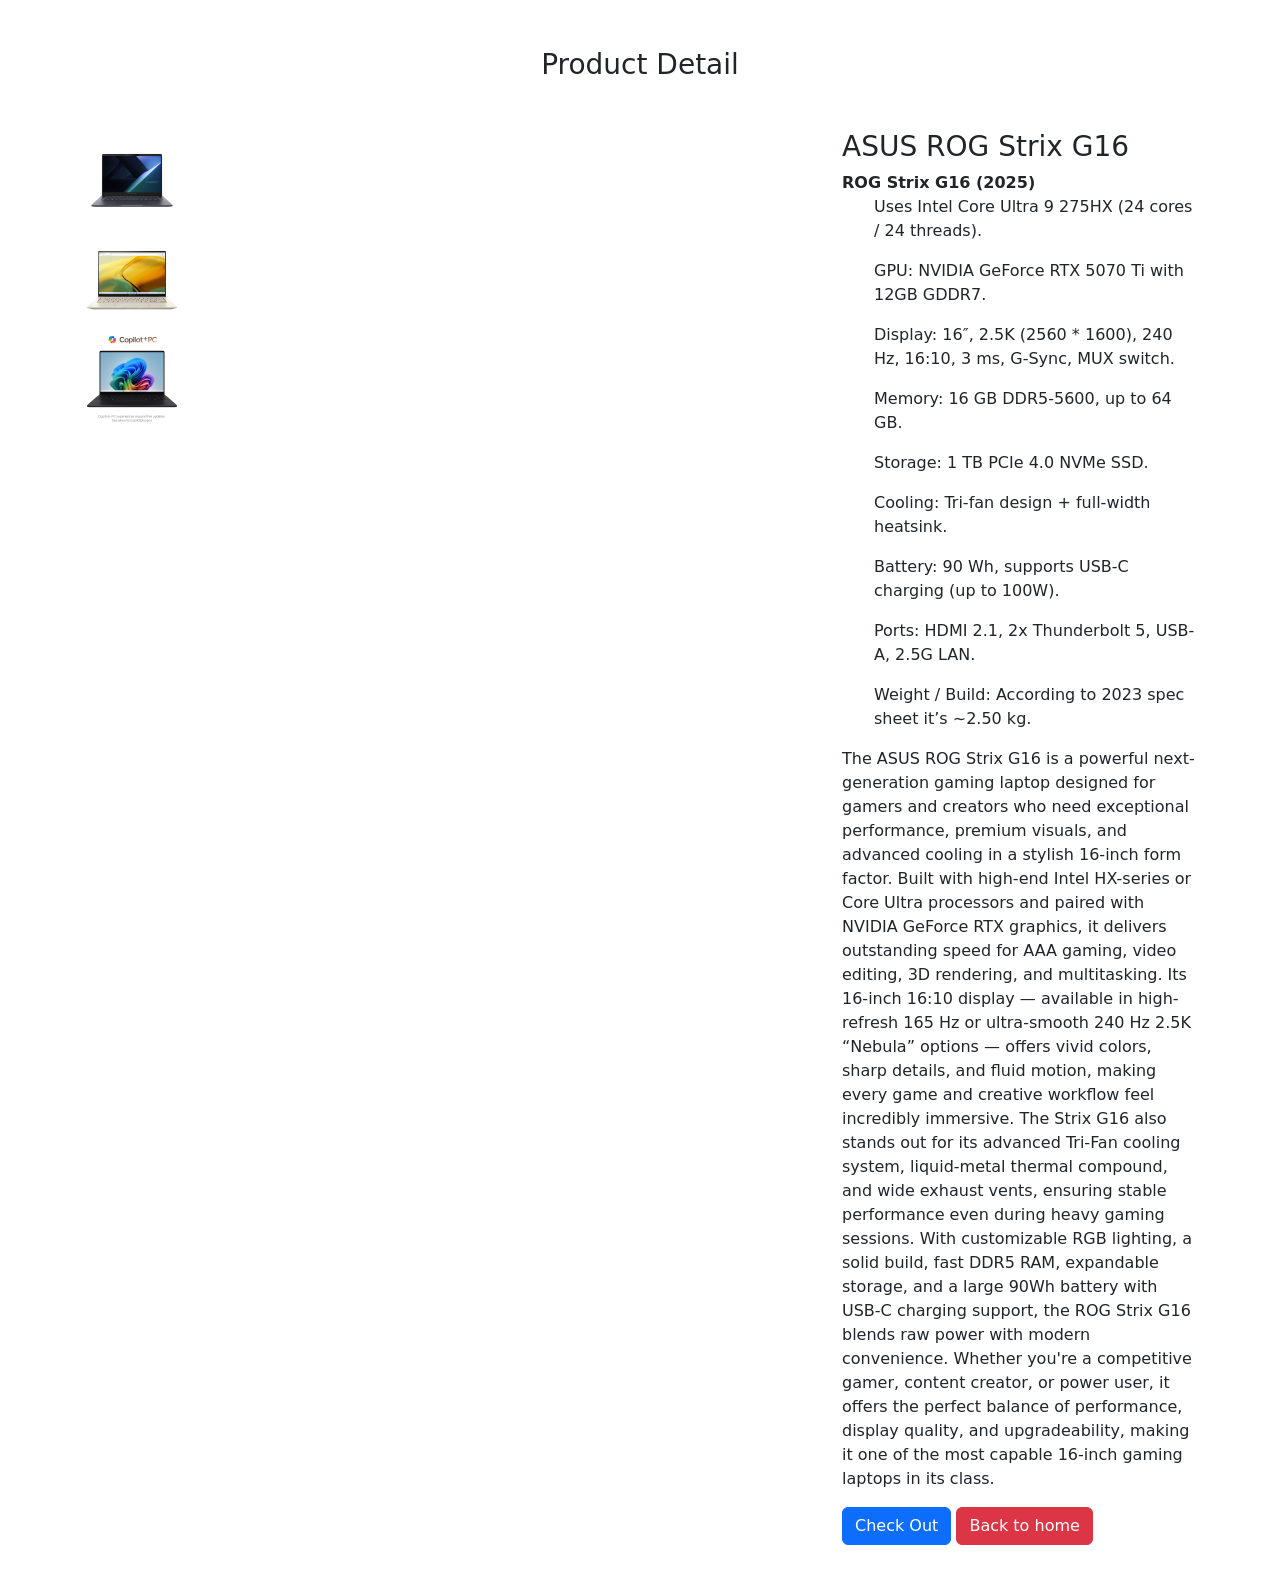
==== product-detail.html @ 0bf300f9 "add product-detail page" ====
<!DOCTYPE html>
<html lang="en">

<head>
    <meta charset="UTF-8">
    <meta name="viewport" content="width=device-width, initial-scale=1.0">
    <title>Product Detail</title>
    <link href="https://cdn.jsdelivr.net/npm/bootstrap@5.3.8/dist/css/bootstrap.min.css" rel="stylesheet"
        integrity="sha384-sRIl4kxILFvY47J16cr9ZwB07vP4J8+LH7qKQnuqkuIAvNWLzeN8tE5YBujZqJLB" crossorigin="anonymous">
    <style>
        .sticky-col {
            position: sticky;
            top: 20px;
        }

        li {
            list-style: none;
        }
    </style>

</head>

<body>
    <div class="container py-5">
        <h3 class="text-center mb-5">Product Detail</h3>
        <div class="row">
            <!-- Thumbnail Image -->
            <div class="col-12 col-md-6 col-lg-2">
                <div class="sticky-col ">
                    <img src="img/products/product1.jpg" alt="Product 1" width="100px">
                    <img src="img/products/product2.jpg" alt="Product 2" width="100px">
                    <img src="img/products/product3.jpg" alt="Product 3" width="100px">
                </div>
            </div>
            <!-- Product Details -->
            <div class="col-12 col-md-6 col-lg-6">
                <div class="sticky-col">
                    <img src="https://m.media-amazon.com/images/I/81GrCeuCzxL.jpg" alt="" width="400px"
                        class="main-img">
                </div>

            </div>
            <!-- Product Info -->
            <div class="col-12 col-md-12 col-lg-4">
                <h3>ASUS ROG Strix G16</h3>
                <strong>ROG Strix G16 (2025)</strong>
                <li>
                    <ol>Uses Intel Core Ultra 9 275HX (24 cores / 24 threads).</ol>
                    <ol>GPU: NVIDIA GeForce RTX 5070 Ti with 12GB GDDR7.</ol>
                    <ol>Display: 16″, 2.5K (2560 * 1600), 240 Hz, 16:10, 3 ms, G-Sync, MUX switch.</ol>
                    <ol>Memory: 16 GB DDR5-5600, up to 64 GB.</ol>
                    <ol>Storage: 1 TB PCIe 4.0 NVMe SSD.</ol>
                    <ol>Cooling: Tri-fan design + full-width heatsink.</ol>
                    <ol>Battery: 90 Wh, supports USB-C charging (up to 100W).</ol>
                    <ol>Ports: HDMI 2.1, 2x Thunderbolt 5, USB-A, 2.5G LAN.</ol>
                    <ol>Weight / Build: According to 2023 spec sheet it’s ~2.50 kg.</ol>
                </li>
                <p>The ASUS ROG Strix G16 is a powerful next-generation gaming laptop designed for gamers and creators
                    who need exceptional performance, premium visuals, and advanced cooling in a stylish 16-inch form
                    factor. Built with high-end Intel HX-series or Core Ultra processors and paired with NVIDIA GeForce
                    RTX graphics, it delivers outstanding speed for AAA gaming, video editing, 3D rendering, and
                    multitasking. Its 16-inch 16:10 display — available in high-refresh 165 Hz or ultra-smooth 240 Hz
                    2.5K “Nebula” options — offers vivid colors, sharp details, and fluid motion, making every game and
                    creative workflow feel incredibly immersive. The Strix G16 also stands out for its advanced Tri-Fan
                    cooling system, liquid-metal thermal compound, and wide exhaust vents, ensuring stable performance
                    even during heavy gaming sessions. With customizable RGB lighting, a solid build, fast DDR5 RAM,
                    expandable storage, and a large 90Wh battery with USB-C charging support, the ROG Strix G16 blends
                    raw power with modern convenience. Whether you're a competitive gamer, content creator, or power
                    user, it offers the perfect balance of performance, display quality, and upgradeability, making it
                    one of the most capable 16-inch gaming laptops in its class.</p>
                <button type="button" class="btn btn-primary" data-bs-toggle="modal" data-bs-target="#staticBackdrop">
                    Check Out
                </button>
                <a href="index.html">
                    <button class="btn btn-danger">Back to home</button>
                </a>
            </div>
        </div>
    </div>
    <!-- Modal -->
    <div class="modal fade" id="staticBackdrop" data-bs-backdrop="static" data-bs-keyboard="false" tabindex="-1"
        aria-labelledby="staticBackdropLabel" aria-hidden="true">
        <div class="modal-dialog modal-dialog-centered">
            <div class="modal-content">
                <div class="modal-header">
                    <h1 class="modal-title fs-5" id="staticBackdropLabel">Payment</h1>
                    <button type="button" class="btn-close" data-bs-dismiss="modal" aria-label="Close"></button>
                </div>
                <div class="modal-body">
                    <!-- email -->
                    <div class="mb-3">
                        <label for="exampleFormControlInput1" class="form-label">Email address</label>
                        <input type="email" class="form-control" id="exampleFormControlInput1"
                            placeholder="name@example.com">
                    </div>
                    <!-- Deliver-->
                    <div class="form-check">
                        <input class="form-check-input" type="radio" name="radioDefault" id="radioDefault1">
                        <label class="form-check-label" for="radioDefault1">
                            Delivery
                        </label>
                    </div>
                    <div class="form-check">
                        <input class="form-check-input" type="radio" name="radioDefault" id="radioDefault2" checked>
                        <label class="form-check-label" for="radioDefault2">
                            Pick Up
                        </label>
                    </div>
                    <!-- Select pay -->
                    <select class="form-select" aria-label="Default select example">
                        <option selected>Choose Payment</option>
                        <option value="1">KHQR</option>
                        <option value="2">ABA</option>
                        <option value="3">Delivery</option>
                    </select>
                    price: $1999
                </div>
                <div class="modal-footer">
                    <button type="button" class="btn btn-secondary" data-bs-dismiss="modal">Close</button>
                    <button type="button" class="btn btn-primary">Payment</button>
                </div>
            </div>
        </div>
    </div>
    <script src="https://cdn.jsdelivr.net/npm/bootstrap@5.3.8/dist/js/bootstrap.bundle.min.js"
        integrity="sha384-FKyoEForCGlyvwx9Hj09JcYn3nv7wiPVlz7YYwJrWVcXK/BmnVDxM+D2scQbITxI"
        crossorigin="anonymous"></script>
</body>

</html>
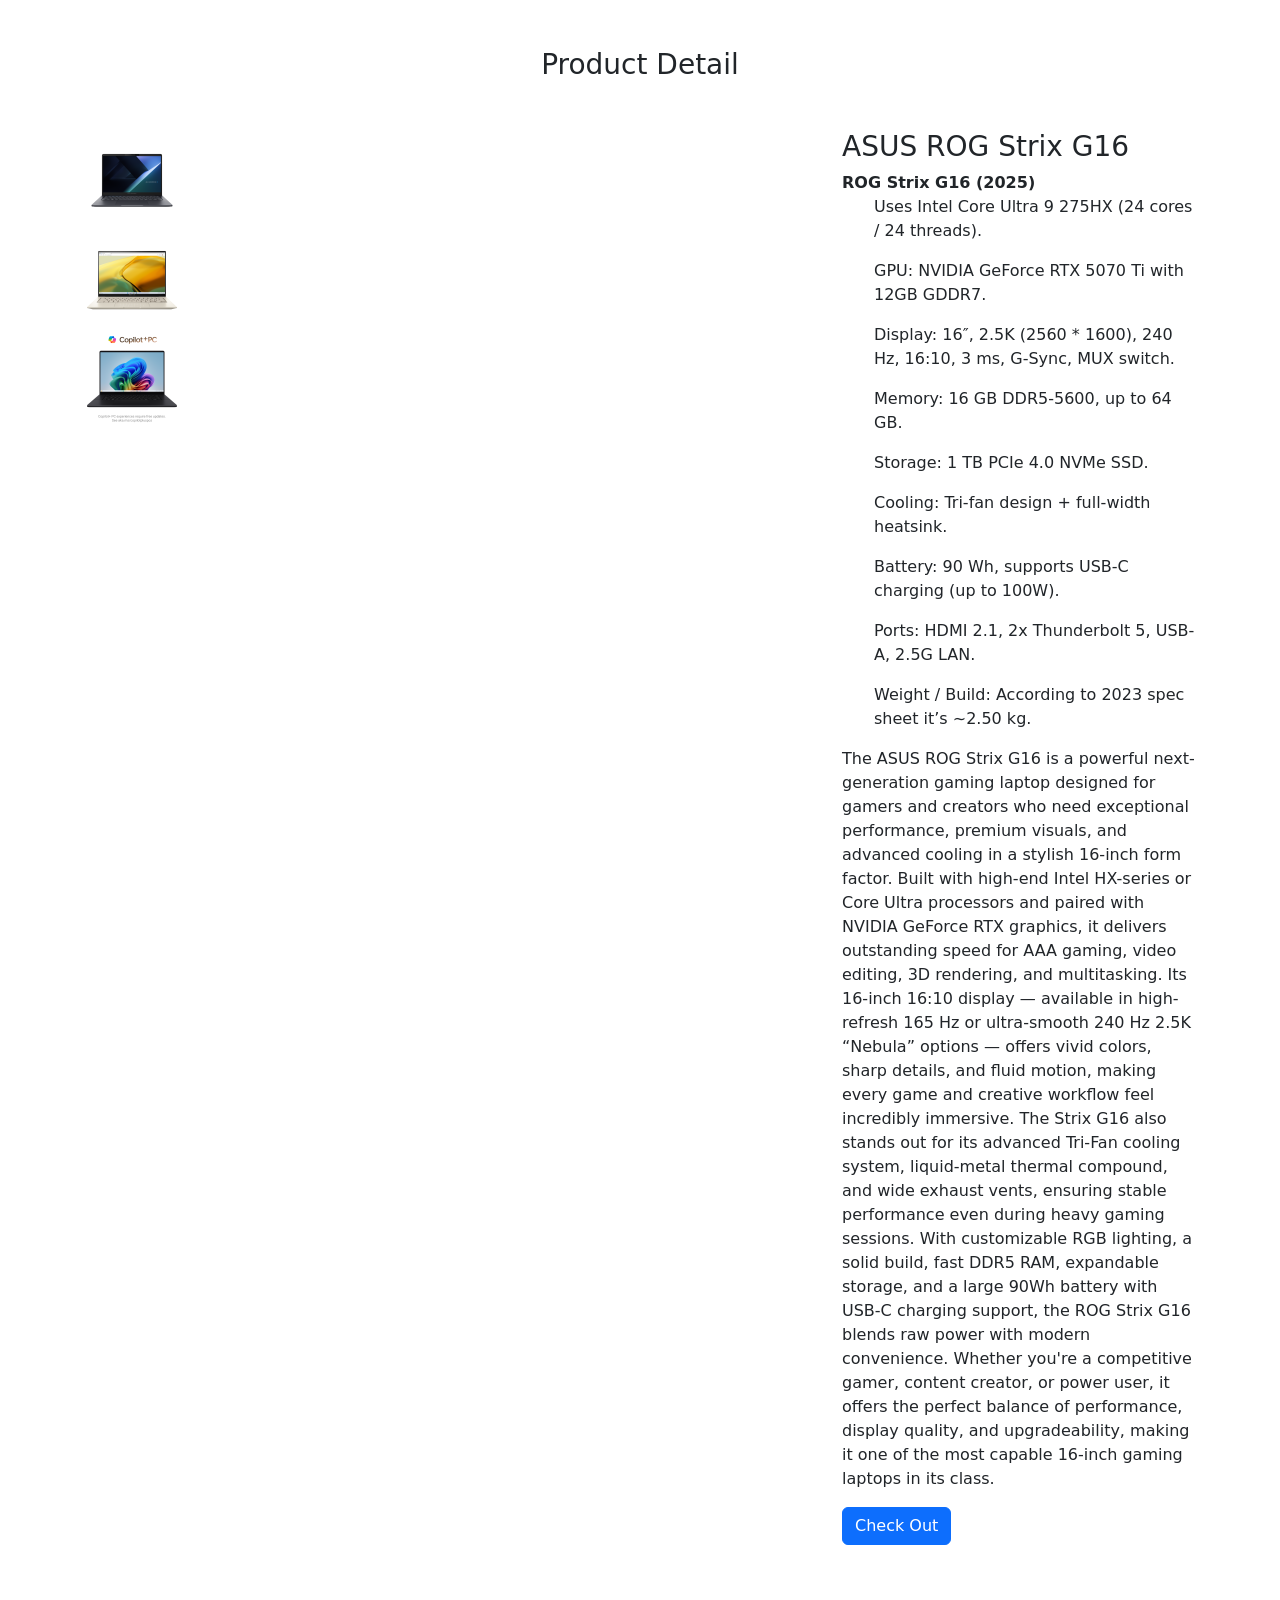
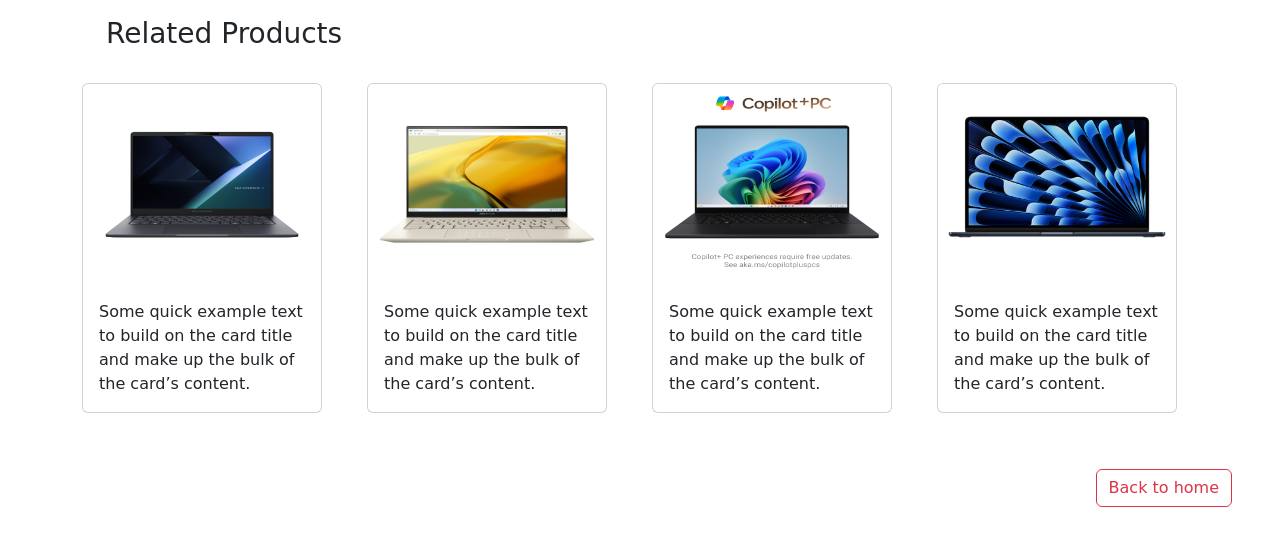
==== commit 7e5a3264: "add related-product and event change mainImage use JavaScript" ====
--- a/product-detail.html
+++ b/product-detail.html
@@ -16,32 +16,40 @@
         li {
             list-style: none;
         }
+
+        .related-img {
+            height: 200px;
+        }
     </style>
 
 </head>
 
 <body>
+    <!-- Detail -->
     <div class="container py-5">
         <h3 class="text-center mb-5">Product Detail</h3>
         <div class="row">
             <!-- Thumbnail Image -->
-            <div class="col-12 col-md-6 col-lg-2">
+            <div class="col-12 z-2 col-md-6 col-lg-2">
                 <div class="sticky-col ">
-                    <img src="img/products/product1.jpg" alt="Product 1" width="100px">
-                    <img src="img/products/product2.jpg" alt="Product 2" width="100px">
-                    <img src="img/products/product3.jpg" alt="Product 3" width="100px">
+                    <img src="img/products/product1.jpg" alt="Product 1" width="100px"
+                        onclick="changeMainImage(this.src)">
+                    <img src="img/products/product2.jpg" alt="Product 2" width="100px"
+                        onclick="changeMainImage(this.src)">
+                    <img src="img/products/product3.jpg" alt="Product 3" width="100px"
+                        onclick="changeMainImage(this.src)">
                 </div>
             </div>
             <!-- Product Details -->
-            <div class="col-12 col-md-6 col-lg-6">
+            <div class="col-12 z-3 col-md-6 col-lg-6">
                 <div class="sticky-col">
-                    <img src="https://m.media-amazon.com/images/I/81GrCeuCzxL.jpg" alt="" width="400px"
-                        class="main-img">
+                    <img src="https://m.media-amazon.com/images/I/81GrCeuCzxL.jpg" alt="" width="400px" class="main-img"
+                        id="mainImage">
                 </div>
 
             </div>
             <!-- Product Info -->
-            <div class="col-12 col-md-12 col-lg-4">
+            <div class="col-12 z-1 col-md-12 col-lg-4">
                 <h3>ASUS ROG Strix G16</h3>
                 <strong>ROG Strix G16 (2025)</strong>
                 <li>
@@ -71,10 +79,143 @@
                 <button type="button" class="btn btn-primary" data-bs-toggle="modal" data-bs-target="#staticBackdrop">
                     Check Out
                 </button>
-                <a href="index.html">
-                    <button class="btn btn-danger">Back to home</button>
-                </a>
-            </div>
+            </div>
+        </div>
+    </div>
+    <!-- Related products -->
+    <div class="container mb-4">
+        <h3 class="p-4">Related Products</h3>
+        <div id="carouselExample" class="carousel slide">
+            <div class="carousel-inner">
+                <div class="carousel-item active">
+                    <div class="row">
+                        <div class="col-6 col-md-6 col-lg-3 mb-2">
+                            <div class="card" style="width: 15rem;">
+                                <img src="img/products/product1.jpg" class="card-img-top related-img" alt="...">
+                                <div class="card-body">
+                                    <p class="card-text">Some quick example text to build on the card title and make up
+                                        the bulk of the card’s content.</p>
+                                </div>
+                            </div>
+                        </div>
+                        <div class="col-6 col-md-6 col-lg-3 mb-2">
+                            <div class="card" style="width: 15rem;">
+                                <img src="img/products/product2.jpg" class="card-img-top related-img" alt="...">
+                                <div class="card-body">
+                                    <p class="card-text">Some quick example text to build on the card title and make up
+                                        the bulk of the card’s content.</p>
+                                </div>
+                            </div>
+                        </div>
+                        <div class="col-6 col-md-6 col-lg-3 mb-2">
+                            <div class="card" style="width: 15rem;">
+                                <img src="img/products/product3.jpg" class="card-img-top related-img" alt="...">
+                                <div class="card-body">
+                                    <p class="card-text">Some quick example text to build on the card title and make up
+                                        the bulk of the card’s content.</p>
+                                </div>
+                            </div>
+                        </div>
+                        <div class="col-6 col-md-6 col-lg-3 mb-2">
+                            <div class="card" style="width: 15rem;">
+                                <img src="img/products/product4.jpg" class="card-img-top related-img" alt="...">
+                                <div class="card-body">
+                                    <p class="card-text">Some quick example text to build on the card title and make up
+                                        the bulk of the card’s content.</p>
+                                </div>
+                            </div>
+                        </div>
+                    </div>
+                </div>
+                <div class="carousel-item">
+                    <div class="row">
+                        <div class="col-6 col-md-6 col-lg-3 mb-2">
+                            <div class="card" style="width: 15rem;">
+                                <img src="img/products/product6.jpg" class="card-img-top related-img" alt="...">
+                                <div class="card-body">
+                                    <p class="card-text">Some quick example text to build on the card title and make up
+                                        the bulk of the card’s content.</p>
+                                </div>
+                            </div>
+                        </div>
+                        <div class="col-6 col-md-6 col-lg-3 mb-2">
+                            <div class="card" style="width: 15rem;">
+                                <img src="img/products/product3.jpg" class="card-img-top related-img" alt="...">
+                                <div class="card-body">
+                                    <p class="card-text">Some quick example text to build on the card title and make up
+                                        the bulk of the card’s content.</p>
+                                </div>
+                            </div>
+                        </div>
+                        <div class="col-6 col-md-6 col-lg-3 mb-2">
+                            <div class="card" style="width: 15rem;">
+                                <img src="img/products/product4.jpg" class="card-img-top related-img" alt="...">
+                                <div class="card-body">
+                                    <p class="card-text">Some quick example text to build on the card title and make up
+                                        the bulk of the card’s content.</p>
+                                </div>
+                            </div>
+                        </div>
+                        <div class="col-6 col-md-6 col-lg-3 mb-2">
+                            <div class="card" style="width: 15rem;">
+                                <img src="img/products/product5.jpg" class="card-img-top related-img" alt="...">
+                                <div class="card-body">
+                                    <p class="card-text">Some quick example text to build on the card title and make up
+                                        the bulk of the card’s content.</p>
+                                </div>
+                            </div>
+                        </div>
+                    </div>
+                </div>
+                <div class="carousel-item">
+                    <div class="row">
+                        <div class="col-6 col-md-6 col-lg-3 mb-2">
+                            <div class="card" style="width: 15rem;">
+                                <img src="img/products/product4.jpg" class="card-img-top related-img" alt="...">
+                                <div class="card-body">
+                                    <p class="card-text">Some quick example text to build on the card title and make up
+                                        the bulk of the card’s content.</p>
+                                </div>
+                            </div>
+                        </div>
+                        <div class="col-6 col-md-6 col-lg-3 mb-2">
+                            <div class="card" style="width: 15rem;">
+                                <img src="img/products/product3.jpg" class="card-img-top related-img" alt="...">
+                                <div class="card-body">
+                                    <p class="card-text">Some quick example text to build on the card title and make up
+                                        the bulk of the card’s content.</p>
+                                </div>
+                            </div>
+                        </div>
+                        <div class="col-6 col-md-6 col-lg-3 mb-2">
+                            <div class="card" style="width: 15rem;">
+                                <img src="img/products/product2.jpg" class="card-img-top related-img" alt="...">
+                                <div class="card-body">
+                                    <p class="card-text">Some quick example text to build on the card title and make up
+                                        the bulk of the card’s content.</p>
+                                </div>
+                            </div>
+                        </div>
+                        <div class="col-6 col-md-6 col-lg-3 mb-2">
+                            <div class="card" style="width: 15rem;">
+                                <img src="img/products/product1.jpg" class="card-img-top related-img" alt="...">
+                                <div class="card-body">
+                                    <p class="card-text">Some quick example text to build on the card title and make up
+                                        the bulk of the card’s content.</p>
+                                </div>
+                            </div>
+                        </div>
+                    </div>
+                </div>
+            </div>
+            <button class="carousel-control-prev" type="button" data-bs-target="#carouselExample" data-bs-slide="prev">
+                <span class="carousel-control-prev-icon" aria-hidden="true"></span>
+                <span class="visually-hidden">Previous</span>
+            </button>
+            <button class="carousel-control-next" type="button" data-bs-target="#carouselExample" data-bs-slide="next">
+                <span class="carousel-control-next-icon" aria-hidden="true"></span>
+                <span class="visually-hidden">Next</span>
+            </button>
         </div>
     </div>
     <!-- Modal -->
@@ -122,9 +263,19 @@
             </div>
         </div>
     </div>
+    <div class="m-5 d-flex justify-content-end">
+        <a href="index.html">
+            <button class="btn btn-outline-danger">Back to home</button>
+        </a>
+    </div>
     <script src="https://cdn.jsdelivr.net/npm/bootstrap@5.3.8/dist/js/bootstrap.bundle.min.js"
         integrity="sha384-FKyoEForCGlyvwx9Hj09JcYn3nv7wiPVlz7YYwJrWVcXK/BmnVDxM+D2scQbITxI"
         crossorigin="anonymous"></script>
+    <script>
+        function changeMainImage(src) {
+            document.getElementById('mainImage').src = src;
+        }
+    </script>
 </body>
 
 </html>
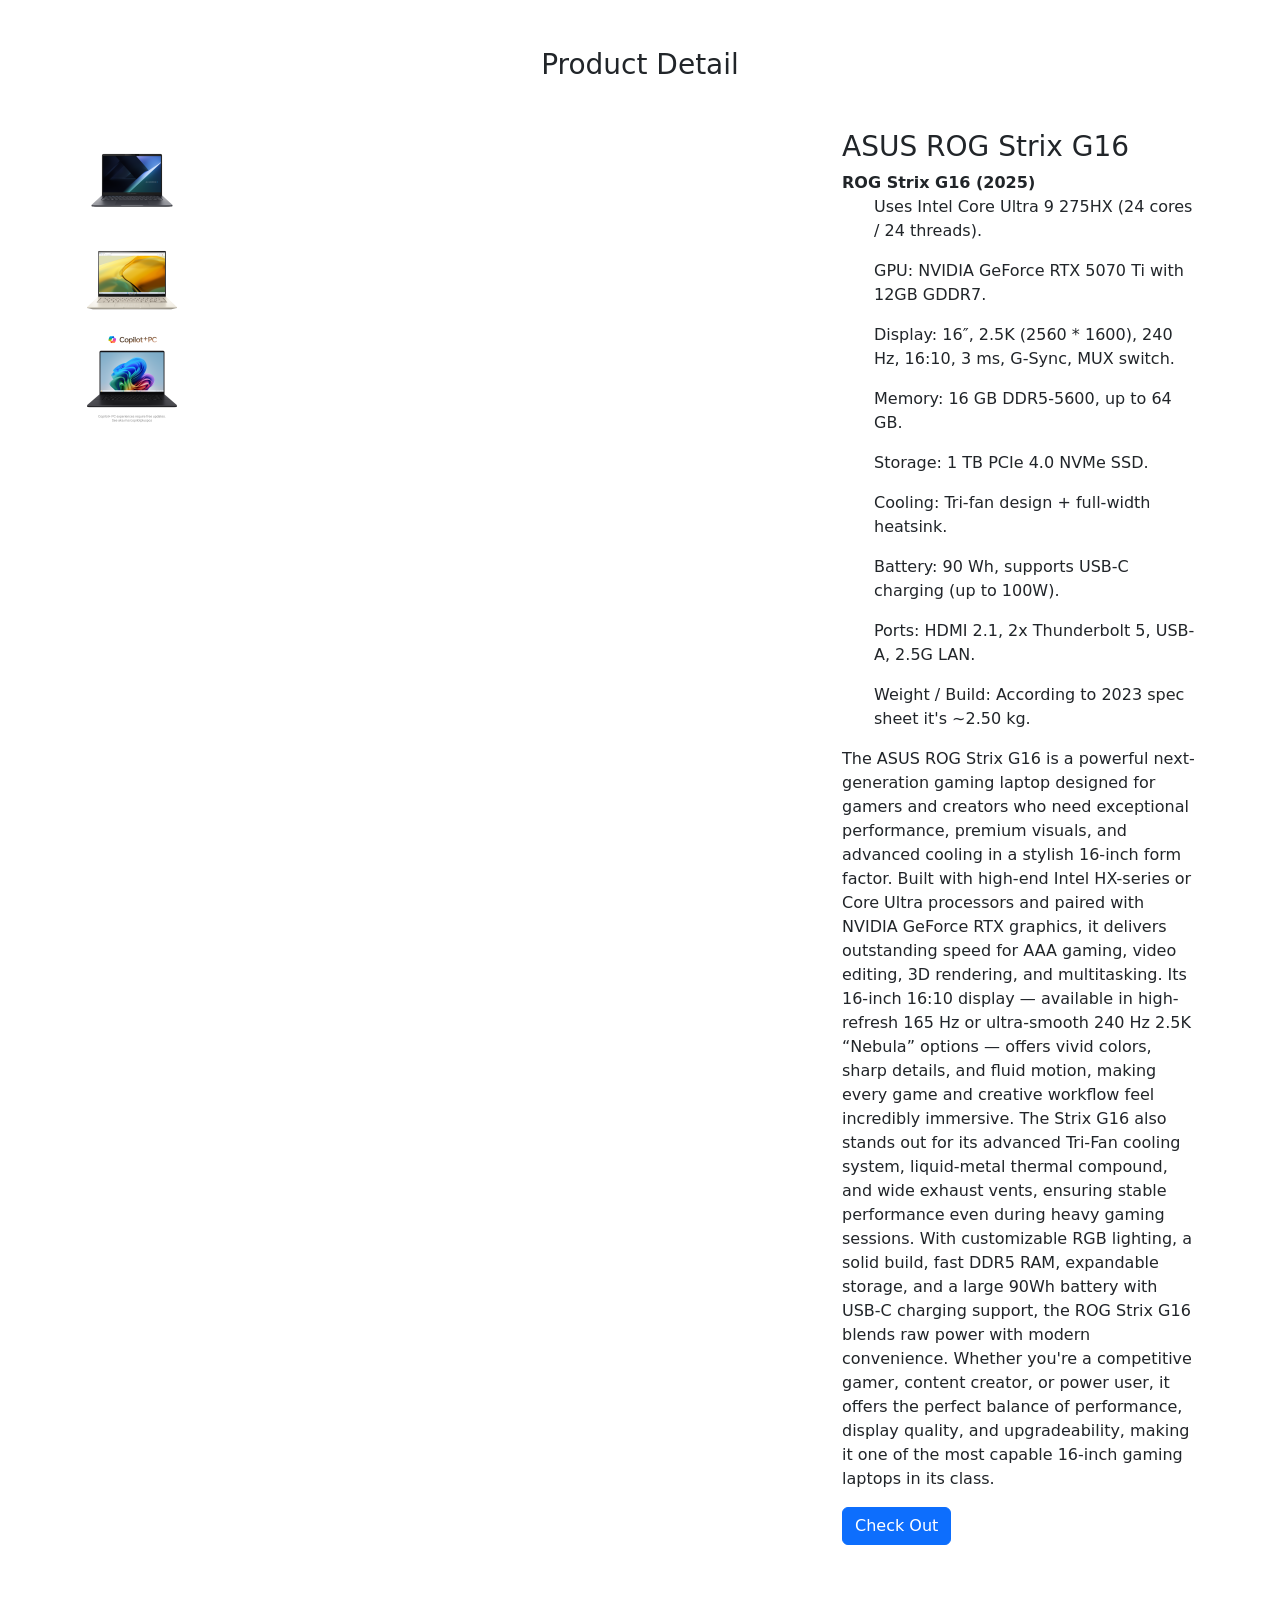
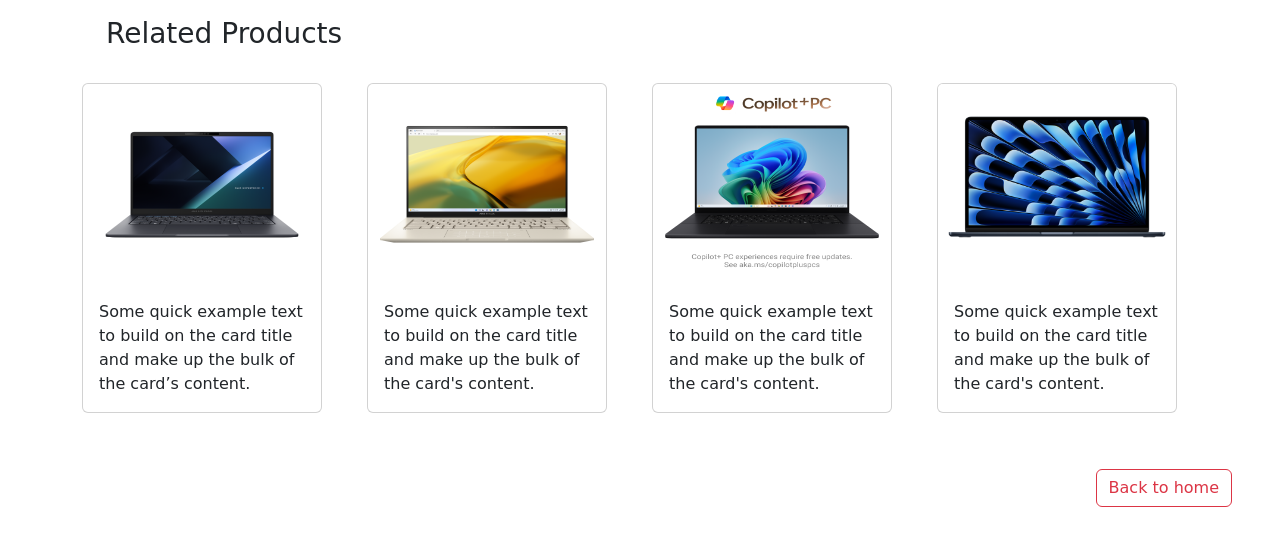
==== commit f2c66d29: "end" ====
--- a/product-detail.html
+++ b/product-detail.html
@@ -61,7 +61,7 @@
                     <ol>Cooling: Tri-fan design + full-width heatsink.</ol>
                     <ol>Battery: 90 Wh, supports USB-C charging (up to 100W).</ol>
                     <ol>Ports: HDMI 2.1, 2x Thunderbolt 5, USB-A, 2.5G LAN.</ol>
-                    <ol>Weight / Build: According to 2023 spec sheet it’s ~2.50 kg.</ol>
+                    <ol>Weight / Build: According to 2023 spec sheet it's ~2.50 kg.</ol>
                 </li>
                 <p>The ASUS ROG Strix G16 is a powerful next-generation gaming laptop designed for gamers and creators
                     who need exceptional performance, premium visuals, and advanced cooling in a stylish 16-inch form
@@ -103,7 +103,7 @@
                                 <img src="img/products/product2.jpg" class="card-img-top related-img" alt="...">
                                 <div class="card-body">
                                     <p class="card-text">Some quick example text to build on the card title and make up
-                                        the bulk of the card’s content.</p>
+                                        the bulk of the card's content.</p>
                                 </div>
                             </div>
                         </div>
@@ -112,7 +112,7 @@
                                 <img src="img/products/product3.jpg" class="card-img-top related-img" alt="...">
                                 <div class="card-body">
                                     <p class="card-text">Some quick example text to build on the card title and make up
-                                        the bulk of the card’s content.</p>
+                                        the bulk of the card's content.</p>
                                 </div>
                             </div>
                         </div>
@@ -121,7 +121,7 @@
                                 <img src="img/products/product4.jpg" class="card-img-top related-img" alt="...">
                                 <div class="card-body">
                                     <p class="card-text">Some quick example text to build on the card title and make up
-                                        the bulk of the card’s content.</p>
+                                        the bulk of the card's content.</p>
                                 </div>
                             </div>
                         </div>
@@ -134,7 +134,7 @@
                                 <img src="img/products/product6.jpg" class="card-img-top related-img" alt="...">
                                 <div class="card-body">
                                     <p class="card-text">Some quick example text to build on the card title and make up
-                                        the bulk of the card’s content.</p>
+                                        the bulk of the card's content.</p>
                                 </div>
                             </div>
                         </div>
@@ -143,7 +143,7 @@
                                 <img src="img/products/product3.jpg" class="card-img-top related-img" alt="...">
                                 <div class="card-body">
                                     <p class="card-text">Some quick example text to build on the card title and make up
-                                        the bulk of the card’s content.</p>
+                                        the bulk of the card's content.</p>
                                 </div>
                             </div>
                         </div>
@@ -152,7 +152,7 @@
                                 <img src="img/products/product4.jpg" class="card-img-top related-img" alt="...">
                                 <div class="card-body">
                                     <p class="card-text">Some quick example text to build on the card title and make up
-                                        the bulk of the card’s content.</p>
+                                        the bulk of the card's content.</p>
                                 </div>
                             </div>
                         </div>
@@ -161,7 +161,7 @@
                                 <img src="img/products/product5.jpg" class="card-img-top related-img" alt="...">
                                 <div class="card-body">
                                     <p class="card-text">Some quick example text to build on the card title and make up
-                                        the bulk of the card’s content.</p>
+                                        the bulk of the card's content.</p>
                                 </div>
                             </div>
                         </div>
@@ -174,7 +174,7 @@
                                 <img src="img/products/product4.jpg" class="card-img-top related-img" alt="...">
                                 <div class="card-body">
                                     <p class="card-text">Some quick example text to build on the card title and make up
-                                        the bulk of the card’s content.</p>
+                                        the bulk of the card's content.</p>
                                 </div>
                             </div>
                         </div>
@@ -183,7 +183,7 @@
                                 <img src="img/products/product3.jpg" class="card-img-top related-img" alt="...">
                                 <div class="card-body">
                                     <p class="card-text">Some quick example text to build on the card title and make up
-                                        the bulk of the card’s content.</p>
+                                        the bulk of the card's content.</p>
                                 </div>
                             </div>
                         </div>
@@ -192,7 +192,7 @@
                                 <img src="img/products/product2.jpg" class="card-img-top related-img" alt="...">
                                 <div class="card-body">
                                     <p class="card-text">Some quick example text to build on the card title and make up
-                                        the bulk of the card’s content.</p>
+                                        the bulk of the card's content.</p>
                                 </div>
                             </div>
                         </div>
@@ -201,7 +201,7 @@
                                 <img src="img/products/product1.jpg" class="card-img-top related-img" alt="...">
                                 <div class="card-body">
                                     <p class="card-text">Some quick example text to build on the card title and make up
-                                        the bulk of the card’s content.</p>
+                                        the bulk of the card's content.</p>
                                 </div>
                             </div>
                         </div>
